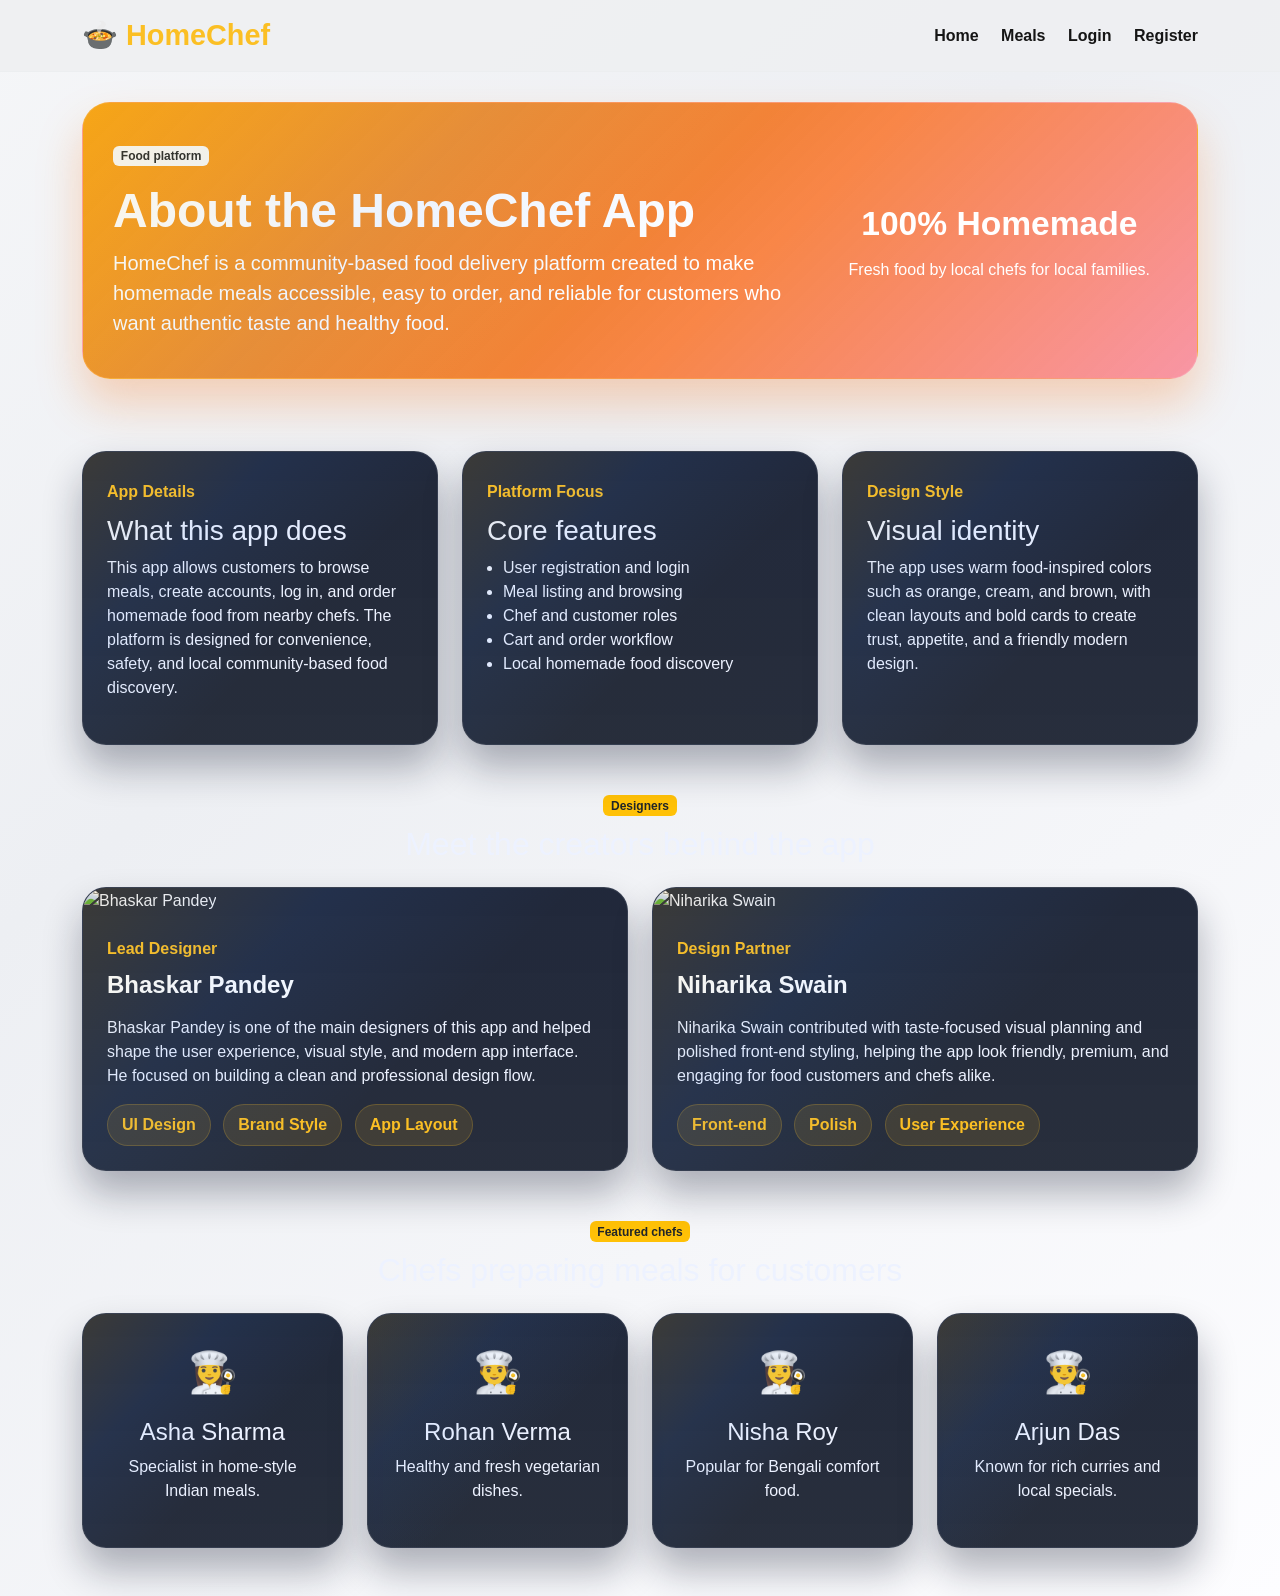
==== backent/src/main/resources/templates/about.html @ 020f6cf4 "Initial commit" ====
<!DOCTYPE html>
<html lang="en">
<head>
    <meta charset="UTF-8">
    <meta name="viewport" content="width=device-width, initial-scale=1.0">
    <title>About HomeChef</title>
    <link href="https://cdn.jsdelivr.net/npm/bootstrap@5.3.3/dist/css/bootstrap.min.css" rel="stylesheet">
    <style>
        body {
            background: linear-gradient(140deg, #f5f6f8 0%, #edeff3 35%, #fdfdff 100%);
            font-family: Arial, sans-serif;
            color: #edf2ff;
        }

        .topbar {
            background: rgba(239, 240, 242, 0.9);
            color: rgb(15, 14, 14);
            padding: 14px 0;
            border-bottom: 1px solid rgb(236, 238, 240);
        }

        .brand {
            font-size: 1.8rem;
            font-weight: 700;
            color: #fbbf24;
            text-decoration: none;
        }

        .nav-links a {
            color: #151515;
            text-decoration: none;
            margin-left: 18px;
            font-weight: 600;
        }

        .hero-box {
            background: linear-gradient(135deg, rgba(245, 158, 11, 0.96), rgba(249, 115, 22, 0.88), rgba(251, 113, 133, 0.72));
            color: white;
            border-radius: 28px;
            padding: 40px 30px;
            margin-top: 30px;
            box-shadow: 0 25px 45px rgba(249, 115, 22, 0.28);
            border: 1px solid rgba(255,255,255,0.14);
            position: relative;
            overflow: hidden;
        }

        .info-card,
        .designer-card {
            background: linear-gradient(180deg, rgba(15, 23, 42, 0.92), rgba(17, 24, 39, 0.9));
            color: #edf2ff;
            border: 1px solid rgba(148, 163, 184, 0.18);
            border-radius: 24px;
            box-shadow: 0 22px 38px rgba(15, 23, 42, 0.32);
            height: 100%;
            position: relative;
            overflow: hidden;
            transition: transform 0.25s ease, box-shadow 0.25s ease;
        }

        .info-card:hover,
        .designer-card:hover,
        .hero-box:hover {
            transform: translateY(-6px);
            box-shadow: 0 28px 45px rgba(15, 23, 42, 0.42), 0 16px 28px rgba(251, 191, 36, 0.12);
        }

        .info-card::before,
        .designer-card::before,
        .hero-box::before {
            content: "";
            position: absolute;
            inset: 0;
            background: linear-gradient(135deg, rgba(251, 191, 36, 0.12), rgba(59, 130, 246, 0.09), transparent 60%);
            pointer-events: none;
        }

        .info-card {
            padding: 28px 24px;
        }

        .designer-card {
            overflow: hidden;
        }

        .designer-card img {
            width: 100%;
            height: 280px;
            object-fit: cover;
        }

        .designer-name {
            font-size: 1.5rem;
            font-weight: 700;
            margin: 0;
            color: #fff;
        }

        .role-label {
            color: #fbbf24;
            font-weight: 700;
            margin-bottom: 10px;
            display: inline-block;
        }

        .chef-highlight {
            font-size: 2.1rem;
            font-weight: 700;
            color: #fff;
        }

        .chef-badges span {
            display: inline-block;
            background: rgba(251, 191, 36, 0.12);
            color: #fbbf24;
            border: 1px solid rgba(251, 191, 36, 0.22);
            padding: 8px 14px;
            border-radius: 999px;
            font-weight: 600;
            margin: 8px 8px 0 0;
        }
    </style>
</head>
<body>

<nav class="topbar">
    <div class="container d-flex justify-content-between align-items-center">
        <a href="/" class="brand">🍲 HomeChef</a>
        <div class="nav-links">
            <a href="/">Home</a>
            <a href="/meals">Meals</a>
            <a href="/login">Login</a>
            <a href="/register">Register</a>
        </div>
    </div>
</nav>

<div class="container pb-5">
    <div class="hero-box">
        <div class="row align-items-center">
            <div class="col-lg-8">
                <span class="badge bg-light text-dark mb-3">Food platform</span>
                <h1 class="display-5 fw-bold">About the HomeChef App</h1>
                <p class="mb-0 fs-5">
                    HomeChef is a community-based food delivery platform created to make homemade meals accessible,
                    easy to order, and reliable for customers who want authentic taste and healthy food.
                </p>
            </div>
            <div class="col-lg-4 text-center">
                <div class="chef-highlight">100% Homemade</div>
                <p class="mb-0 mt-2">Fresh food by local chefs for local families.</p>
            </div>
        </div>
    </div>

    <div class="row mt-5 g-4">
        <div class="col-lg-4">
            <div class="info-card">
                <span class="role-label">App Details</span>
                <h3>What this app does</h3>
                <p>
                    This app allows customers to browse meals, create accounts, log in, and order homemade food from nearby chefs.
                    The platform is designed for convenience, safety, and local community-based food discovery.
                </p>
            </div>
        </div>
        <div class="col-lg-4">
            <div class="info-card">
                <span class="role-label">Platform Focus</span>
                <h3>Core features</h3>
                <ul class="mb-0 ps-3">
                    <li>User registration and login</li>
                    <li>Meal listing and browsing</li>
                    <li>Chef and customer roles</li>
                    <li>Cart and order workflow</li>
                    <li>Local homemade food discovery</li>
                </ul>
            </div>
        </div>
        <div class="col-lg-4">
            <div class="info-card">
                <span class="role-label">Design Style</span>
                <h3>Visual identity</h3>
                <p>
                    The app uses warm food-inspired colors such as orange, cream, and brown, with clean layouts and bold cards
                    to create trust, appetite, and a friendly modern design.
                </p>
            </div>
        </div>
    </div>

    <div class="mt-5">
        <div class="text-center mb-4">
            <span class="section-tag badge bg-warning text-dark">Designers</span>
            <h2 class="mt-2">Meet the creators behind the app</h2>
        </div>

        <div class="row g-4">
            <div class="col-lg-6">
                <div class="designer-card">
                    <img src="https://images.unsplash.com/photo-1500648767791-00dcc994a43e?auto=format&fit=crop&w=800&q=80" alt="Bhaskar Pandey">
                    <div class="p-4">
                        <p class="role-label">Lead Designer</p>
                        <h3 class="designer-name">Bhaskar Pandey</h3>
                        <p class="mt-3 mb-2">
                            Bhaskar Pandey is one of the main designers of this app and helped shape the user experience,
                            visual style, and modern app interface. He focused on building a clean and professional design flow.
                        </p>
                        <div class="chef-badges">
                            <span>UI Design</span>
                            <span>Brand Style</span>
                            <span>App Layout</span>
                        </div>
                    </div>
                </div>
            </div>

            <div class="col-lg-6">
                <div class="designer-card">
                    <img src="https://images.unsplash.com/photo-1494790108377-be9c29b29330?auto=format&fit=crop&w=800&q=80" alt="Niharika Swain">
                    <div class="p-4">
                        <p class="role-label">Design Partner</p>
                        <h3 class="designer-name">Niharika Swain</h3>
                        <p class="mt-3 mb-2">
                            Niharika Swain contributed with taste-focused visual planning and polished front-end styling,
                            helping the app look friendly, premium, and engaging for food customers and chefs alike.
                        </p>
                        <div class="chef-badges">
                            <span>Front-end</span>
                            <span>Polish</span>
                            <span>User Experience</span>
                        </div>
                    </div>
                </div>
            </div>
        </div>
    </div>

    <div class="mt-5">
        <div class="text-center mb-4">
            <span class="section-tag badge bg-warning text-dark">Featured chefs</span>
            <h2 class="mt-2">Chefs preparing meals for customers</h2>
        </div>

        <div class="row g-4">
            <div class="col-md-3">
                <div class="info-card text-center">
                    <div class="fs-1">👩‍🍳</div>
                    <h4 class="mt-3">Asha Sharma</h4>
                    <p>Specialist in home-style Indian meals.</p>
                </div>
            </div>
            <div class="col-md-3">
                <div class="info-card text-center">
                    <div class="fs-1">👨‍🍳</div>
                    <h4 class="mt-3">Rohan Verma</h4>
                    <p>Healthy and fresh vegetarian dishes.</p>
                </div>
            </div>
            <div class="col-md-3">
                <div class="info-card text-center">
                    <div class="fs-1">👩‍🍳</div>
                    <h4 class="mt-3">Nisha Roy</h4>
                    <p>Popular for Bengali comfort food.</p>
                </div>
            </div>
            <div class="col-md-3">
                <div class="info-card text-center">
                    <div class="fs-1">👨‍🍳</div>
                    <h4 class="mt-3">Arjun Das</h4>
                    <p>Known for rich curries and local specials.</p>
                </div>
            </div>
        </div>
    </div>
</div>

<script src="https://cdn.jsdelivr.net/npm/bootstrap@5.3.3/dist/js/bootstrap.bundle.min.js"></script>
</body>
</html>
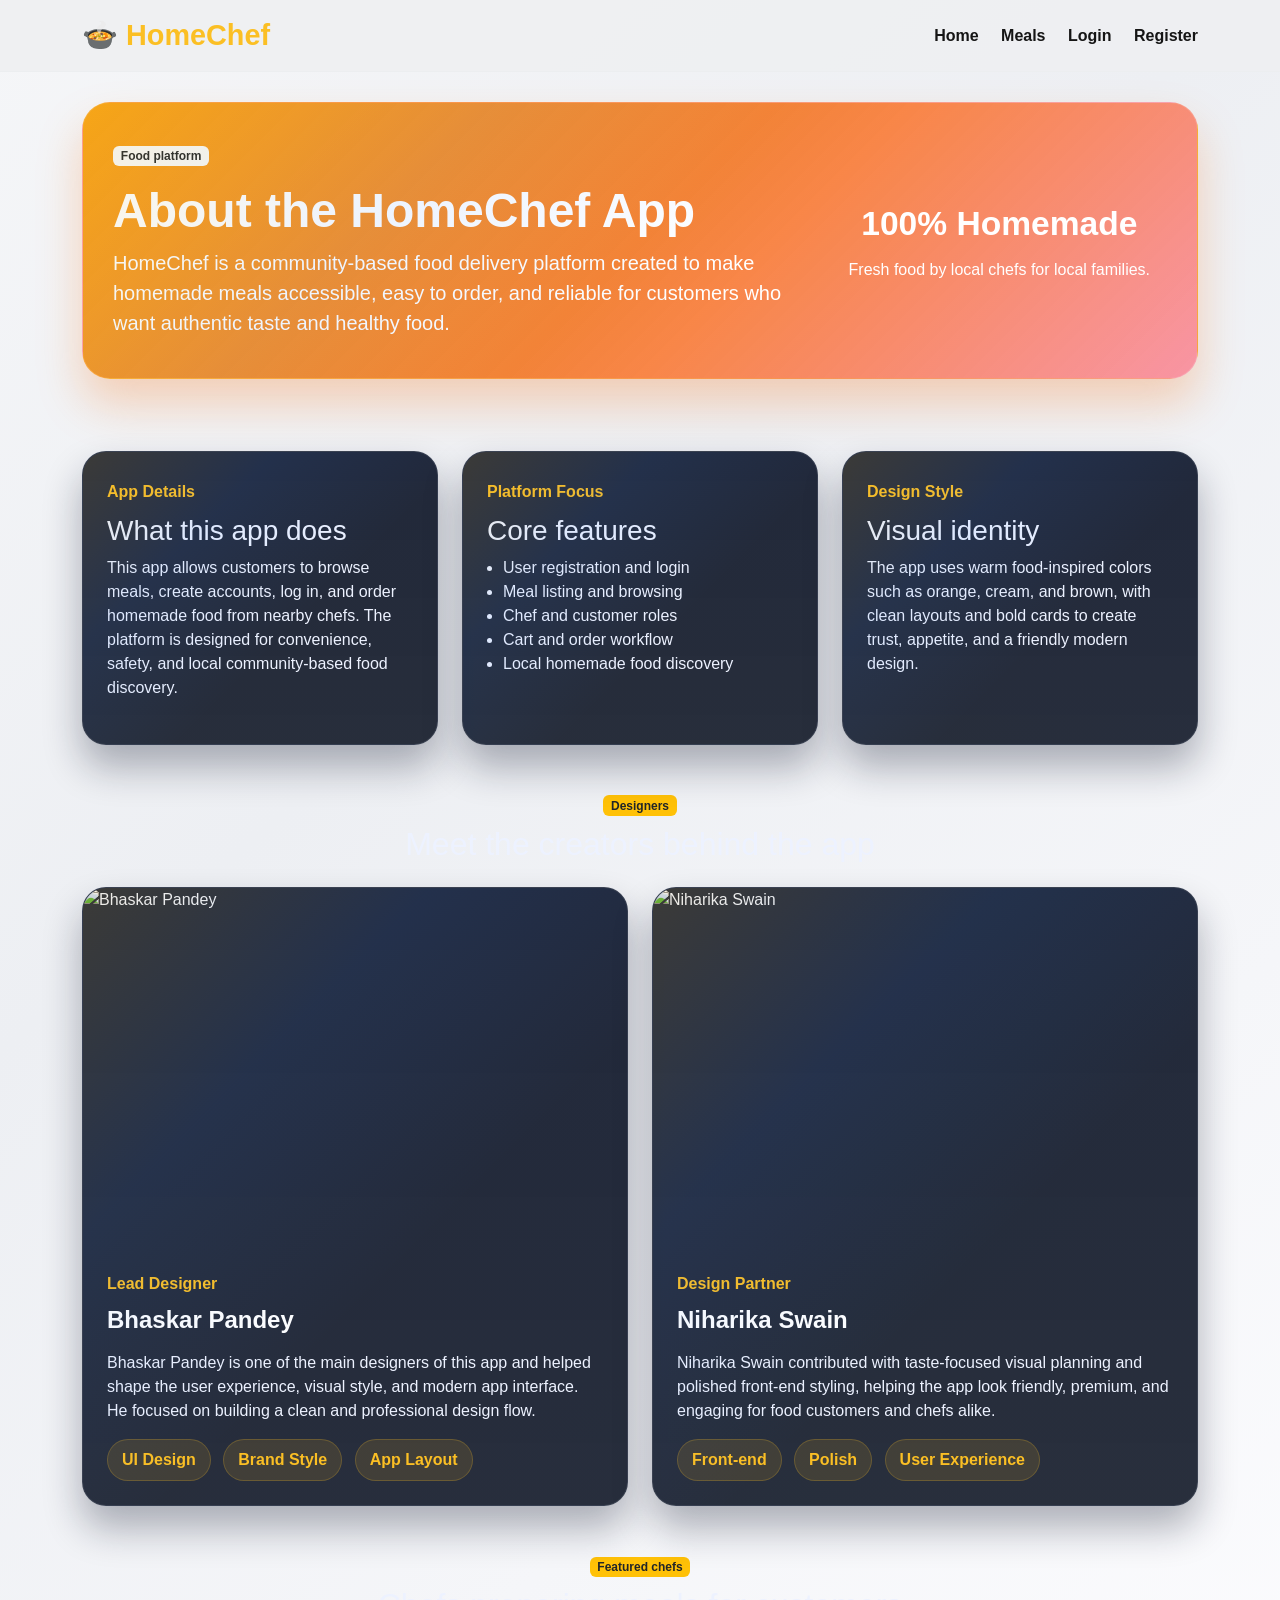
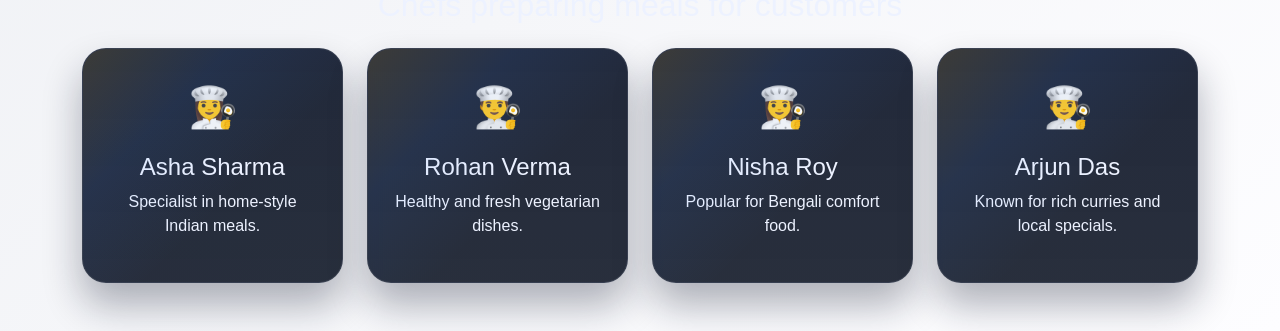
==== commit b4cb22c3: "Fix designer photo framing Co-authored-by: Copilot <223556219+Copilot@users.noreply.github.com>" ====
--- a/backent/src/main/resources/templates/about.html
+++ b/backent/src/main/resources/templates/about.html
@@ -84,9 +84,18 @@
         }
 
         .designer-card img {
+            display: block;
             width: 100%;
-            height: 280px;
+            height: clamp(260px, 30vw, 360px);
             object-fit: cover;
+        }
+
+        .designer-card img.bhaskar-photo {
+            object-position: center 34%;
+        }
+
+        .designer-card img.niharika-photo {
+            object-position: center 38%;
         }
 
         .designer-name {
@@ -198,7 +207,7 @@
         <div class="row g-4">
             <div class="col-lg-6">
                 <div class="designer-card">
-                    <img src="https://images.unsplash.com/photo-1500648767791-00dcc994a43e?auto=format&fit=crop&w=800&q=80" alt="Bhaskar Pandey">
+                    <img class="bhaskar-photo" src="/images/bhaskar.jpeg" alt="Bhaskar Pandey">
                     <div class="p-4">
                         <p class="role-label">Lead Designer</p>
                         <h3 class="designer-name">Bhaskar Pandey</h3>
@@ -217,7 +226,7 @@
 
             <div class="col-lg-6">
                 <div class="designer-card">
-                    <img src="https://images.unsplash.com/photo-1494790108377-be9c29b29330?auto=format&fit=crop&w=800&q=80" alt="Niharika Swain">
+                    <img class="niharika-photo" src="/images/niharika.jpeg" alt="Niharika Swain">
                     <div class="p-4">
                         <p class="role-label">Design Partner</p>
                         <h3 class="designer-name">Niharika Swain</h3>
